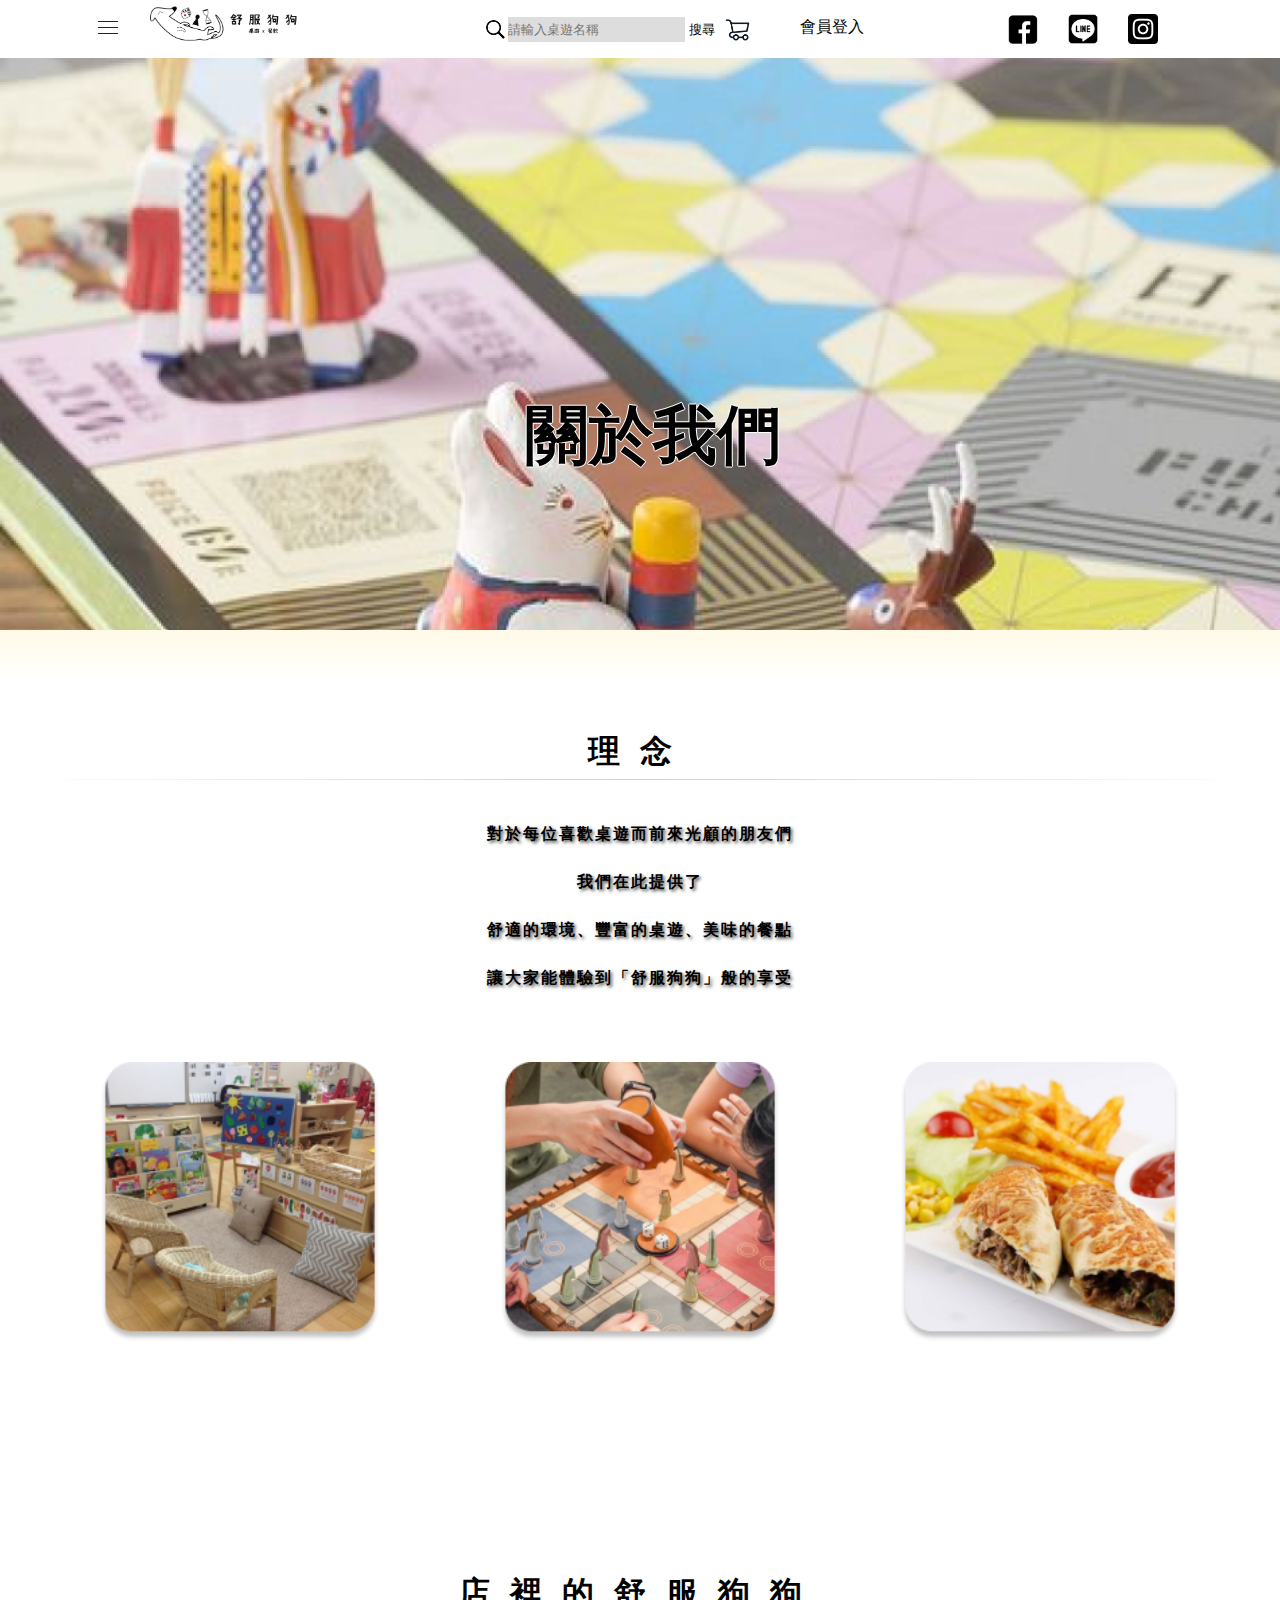
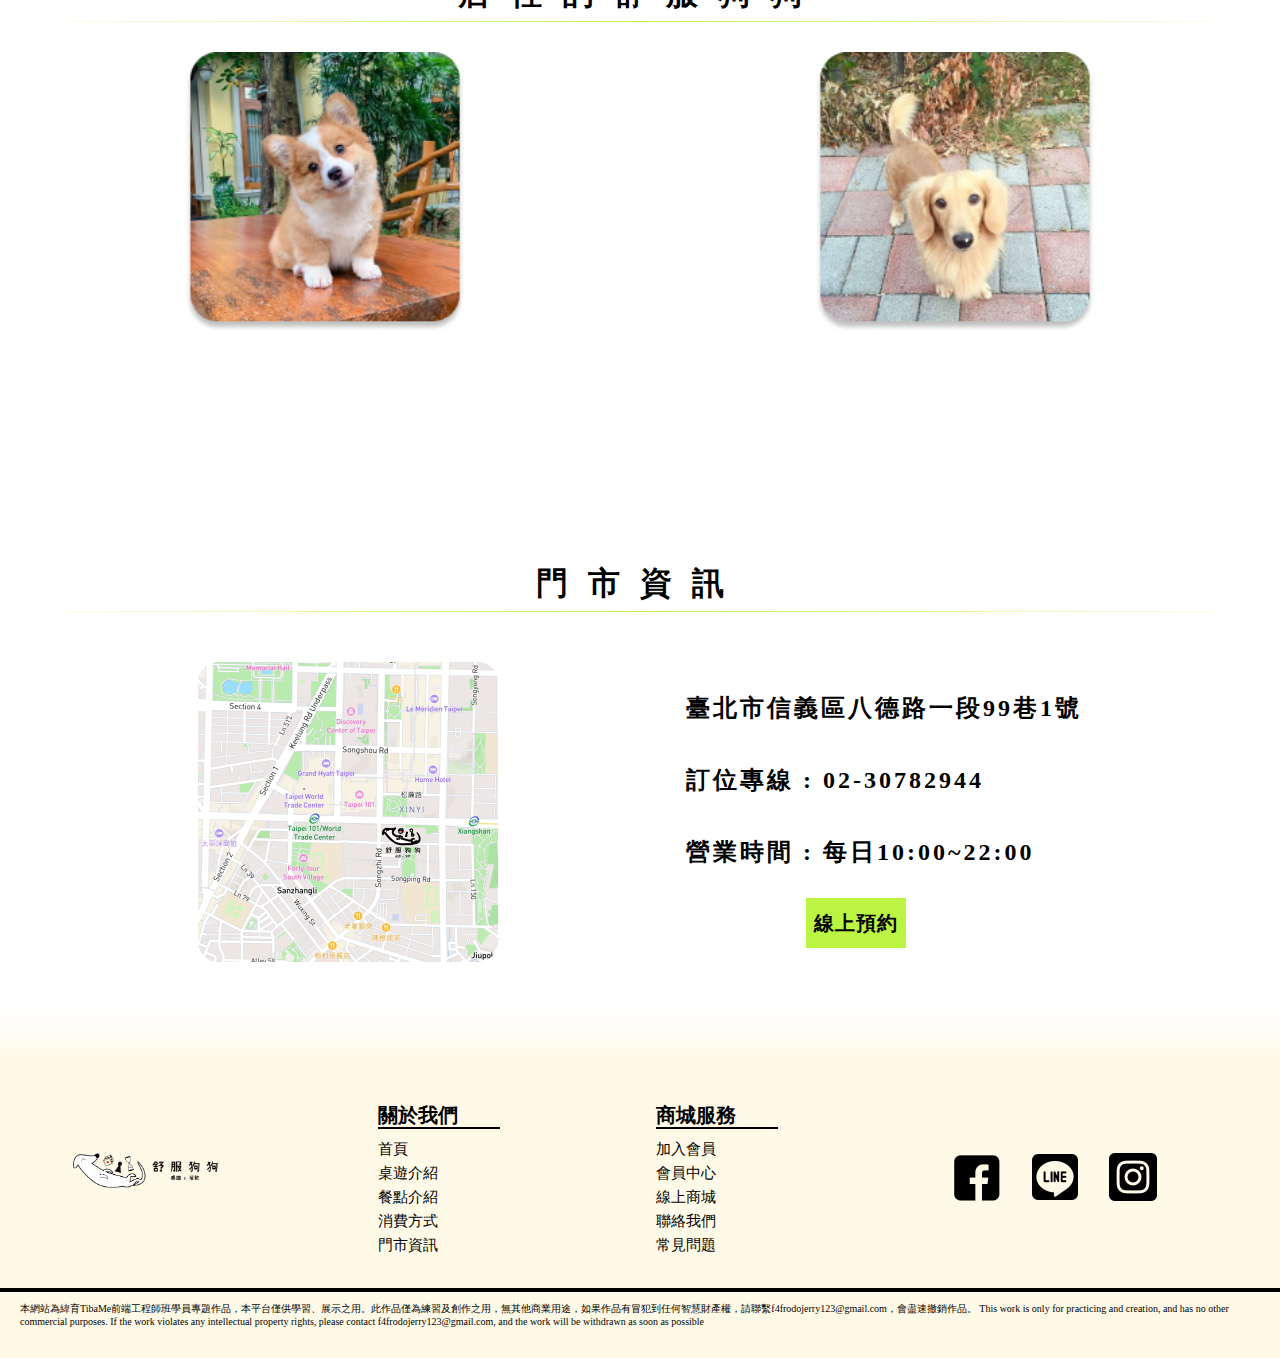
==== HTML/AboutUs.html @ 57b7aeee "建立新專案" ====
<!DOCTYPE html>
<html lang="en">

<head>
    <meta charset="UTF-8">
    <meta name="viewport" content="width=device-width, initial-scale=1.0">
    <title>關於我們</title>
    <link rel="stylesheet" href="../CSS/header.css">
    <link rel="stylesheet" href="../CSS/AboutUs.css">
    <link rel="stylesheet" href="../CSS/footer.css">
    <style>
        * {
            margin: 0;
            padding: 0;
            list-style: none;
        }
    </style>
</head>

<body>
    <div class="header_box">
        <img src="../image/aboutus.png" alt="headerimg">
        <div class="headertxt">
            <div style="font-size: 64px;">
                關於我們
            </div>
        </div>
    </div>
    <div class="nav_box">
        <nav id="topnav">
            <!-- 導覽列的展開清單 -->
            <div class="navleft">
                <div class="hb_box">
                    <input type="checkbox" id="menu">
                    <label for="menu" class="hb_list">
                        <div class="menu"></div>
                    </label>
                    <div class="menu_list">
                        <ul>
                            <li><a href="../HTML/index.html">首頁</a></li>
                            <li><a href="../HTML/AboutUs.html">關於我們</a></li>
                            <li><a href="../HTML/BoardGame.html">趣味桌遊</a></li>
                            <li><a href="../HTML/FineDining.html">精緻餐點</a></li>
                            <li><a href="../HTML/BoardGameMall.html">桌遊商城</a></li>
                        </ul>
                    </div>
                </div>
                <!-- navlogo -->
                <div class="navlogo">
                    <a href="../HTML/index.html"><img src="../image/LOGO.png" width="100%" alt=""></a>
                </div>
            </div>
            <div class="navcenter">
                <!-- search_icon -->
                <div class="search">
                    <img src="../image/search_icon.png" width="100%" alt="">
                </div>
                <!-- navinput -->
                <div class="navinput">
                    <form action="">
                        <div>
                            <input type="search" style="background-color: #ddd;border: 0px solid #000;height: 25px;"
                                placeholder="請輸入桌遊名稱">
                            <input type="button" value="搜尋" style="background-color: #fff;border: 0;">
                        </div>
                    </form>
                </div>
                <!-- shoppingcart -->
                <div class="navshoppingcart" style="width: 25px;height: 25px;margin: 0 50px 0 0;">
                    <a href=""><img src="../image/shoppingcar_icon.png" width="100%" alt=""></a>
                </div>
                <!-- memberlogin -->
                <div class="memberlogin">
                    <a href="">會員登入</a>
                </div>
            </div>
            <div class="navright">
                <!-- FB -->
                <div class="FB navsocialicon">
                    <img src="../image/facebook_icon.png" width="100%" alt="">
                </div>
                <!-- Line -->
                <div class="Line navsocialicon">
                    <img src="../image/line_icon.png" width="100%" alt="">
                </div>
                <!-- IG -->
                <div class="IG navsocialicon">
                    <img src="../image/instagram_icon.png" width="100%" alt="">
                </div>
            </div>
        </nav>
    </div>

    <div class="header_hr"></div>

    <div style="width: 1260px; margin: 0 auto;">
        <div class="idea" style="padding-top: 50px;">
            <h5 style="letter-spacing: 20px;text-align: center;font-size: 32px;">理念</h5>
            <hr>
            <p
                style="letter-spacing: 1px;text-align: center;line-height: 300%;font-weight: 700;text-shadow: 0.1em 0.1em 0.2em #555; margin: 30px; letter-spacing: 2px;">
                對於每位喜歡桌遊而前來光顧的朋友們<br>
                我們在此提供了<br>
                舒適的環境、豐富的桌遊、美味的餐點<br>
                讓大家能體驗到「舒服狗狗」般的享受
            </p>
        </div>

        <div class="wrap" style="height: auto;">
            <div class="card">
                <div class="pic">
                    <img src="../image/ComfortableEnvironment.png">
                </div>
                <div class="txt">
                    <h3 style="font-size: 20px;margin-bottom: 10px;text-align: center;letter-spacing: 2px;">舒適的桌遊環境</h3>
                    <p style="line-height: 200%; font-weight: 500;letter-spacing: 1px; text-align: justify;">
                        我們有著乾淨、明亮與整潔的舒服環境，是朋友相聚的好所在。</p>
                </div>
            </div>
            <div class="card">
                <div class="pic">
                    <img src="../image/AboutAsBoardGame.png">
                </div>
                <div class="txt">
                    <h3 style="font-size: 20px;margin-bottom: 10px;text-align: center;letter-spacing: 2px;">豐富的桌遊項目</h3>
                    <p style="line-height: 200%; font-weight: 500;letter-spacing: 1px; text-align: justify;">
                        我們有上百種桌遊任您挑選遊玩，完全不用擔心不知道能玩什麼</p>
                </div>
            </div>
            <div class="card">
                <div class="pic">
                    <img src="../image/AboutAsGoodFood.png">
                </div>
                <div class="txt">
                    <h3 style="font-size: 20px;margin-bottom: 10px;text-align: center;letter-spacing: 2px;">美味的精緻餐點</h3>
                    <p style="line-height: 200%; font-weight: 500;letter-spacing: 1px; text-align: justify;">
                        我們有提供美味的餐點，讓您在歡樂遊玩之餘也不怕肚子餓，享受更美好的桌遊體驗。</p>
                </div>
            </div>
        </div>
    </div>

    <div class="idea" style="width: 1260px; margin: 0 auto;">
        <h5 style="letter-spacing: 20px;text-align: center;font-size: 32px;">店裡的舒服狗狗</h5>
        <hr>
    </div>
    <div class="wrap" style="height: auto; width: 1260px;">
        <div class="card">
            <div class="pic">
                <img src="../image/nini.png">
            </div>
            <div class="txt">
                <h3 style="font-size: 20px;margin-bottom: 10px;text-align: center;letter-spacing: 3px;">NiNi</h3>
                <p style="line-height: 200%; font-weight: 500;letter-spacing: 1px;">NiNi是一隻迷人、聰明的柯基犬，具有友善和活潑的個性。</p>
            </div>
        </div>
        <div class="card">
            <div class="pic">
                <img src="../image/pipi.png">
            </div>
            <div class="txt">
                <h3 style="font-size: 20px;margin-bottom: 10px;text-align: center;letter-spacing: 3px;">PiPi</h3>
                <p style="line-height: 200%; font-weight: 500;letter-spacing: 1px;">PiPi是一隻迷人、活潑的臘腸狗，擁有獨特的個性和無盡的快樂能量！
                </p>
            </div>
        </div>
    </div>

    <div class="idea" style="width: 1260px; margin: 0 auto;">
        <h5 style="letter-spacing: 20px;text-align: center;font-size: 32px;">門市資訊</h5>
        <hr>
    </div>
    <div style="display: flex; justify-content: space-evenly; width: 1260px; margin: 0 auto;">
        <div style="width: 300px;height: 300px; margin-left: 60px; margin-top: 50px; border: 0;">
            <img src="../image/map.png" alt="">
        </div>
        <div style="margin: 60px;">
            <p style="line-height: 300%; font-size: 24px; font-weight: 700; letter-spacing: 3px;">
                臺北市信義區八德路一段99巷1號<br>
                訂位專線 : 02-30782944<br>
                營業時間 : 每日10:00~22:00<br>
            </p>
            <input type="button" value="線上預約" name="線上預約"
                style="background-color: #bcf443;border: 0;margin: 10px 0 0 180px;width: 100px; height: 50px; font-size: 20px; font-weight: 700; margin-left: 120px; letter-spacing: 1px;">
        </div>
    </div>
    <div class="footer_hr"></div>

    <footer class="site-footer">
        <div class="container">
            <div class="rowtop">
                <div style="margin: 50px 0 0 0;width: 150px; height: 135px;">
                    <img src="../image/LOGO.png" width="100%" alt="">
                </div>
                <div style="margin: 0  30px 0;">
                    <div style="margin: 0 0 8px 0;">
                        <h6>關於我們</h6>
                        <hr style="border: 1px solid #000;width: 120px;">
                    </div>
                    <ul class="footer-links">
                        <li><a href="">首頁</a></li>
                        <li><a href="">桌遊介紹</a></li>
                        <li><a href="">餐點介紹</a></li>
                        <li><a href="">消費方式</a></li>
                        <li><a href="">門市資訊</a></li>
                    </ul>
                </div>

                <div style="margin: 0 0 30px 0;">
                    <div style="margin: 0 0 8px 0;">
                        <h6>商城服務</h6>
                        <hr style="border: 1px solid #000;width: 120px;">
                    </div>
                    <ul class="footer-links">
                        <li><a href="">加入會員</a></li>
                        <li><a href="">會員中心</a></li>
                        <li><a href="">線上商城</a></li>
                        <li><a href="">聯絡我們</a></li>
                        <li><a href="">常見問題</a></li>
                    </ul>
                </div>
                <div>
                    <ul class="social-icons">
                        <div class="FB aaa">
                            <img src="../image/facebook_icon.png" width="100%" alt="">
                        </div>
                        <!-- Line -->
                        <div class="Line aaa">
                            <img src="../image/line_icon.png" width="100%" alt="">
                        </div>
                        <!-- IG -->
                        <div class="IG aaa">
                            <img src="../image/instagram_icon.png" width="100%" alt="">
                        </div>
                    </ul>
                </div>
            </div>
        </div>

        <hr style="border: 2px solid #000;">

        <div class="container">
            <div class="rowdown">
                <div>
                    <p class="footerbottom-text">
                        本網站為緯育TibaMe前端工程師班學員專題作品，本平台僅供學習、展示之用。此作品僅為練習及創作之用，無其他商業用途，如果作品有冒犯到任何智慧財產權，請聯繫f4frodojerry123@gmail.com，會盡速撤銷作品。
                        This work is only for practicing and creation, and has no other commercial purposes. If the work
                        violates any intellectual property rights, please contact f4frodojerry123@gmail.com, and the
                        work will be withdrawn as soon as possible
                    </p>
                </div>
            </div>
        </div>
    </footer>
</body>

</html>
---- CSS/header.css ----
.header_box {
    width: 100%;
    position: relative;
}

.header_box img {
    display: block;
    width: 100%;
    height: 630px;
}

.headertxt {
    position: absolute;
    bottom: 24%;
    left: 41%;
    text-shadow:
        -1px 0px 0px #fff,
        1px 0px 0px #fff,
        0px -1px 0px #fff,
        0px 1px 0px #fff;
    color: #000;
    font-weight: 900;
}

#topnav {
    background-color: #fff;
    display: flex;
    flex-wrap: wrap;
    position: fixed;
    z-index: 10;
    top: 0;
    align-items: center;
    width: 100%;
    margin: 0 auto;
}

.navleft {
    display: flex;
    flex-wrap: wrap;
    flex: 1;
    margin-left: 80px;
}

.navcenter {
    display: flex;
    flex-wrap: wrap;
    flex: 1;
    margin: 10px;
}

.navright {
    display: flex;
    flex-wrap: wrap;
    justify-content: center;
    flex: 1;
}

.navinput {
    margin-right: 10px;
}

.navsocialicon {
    height: 30px;
    width: 30px;
    cursor: pointer;
}

.Line {
    margin: 0 30px;
}

.nav_box .search {
    width: 25px;
    height: 25px;
}

.memberlogin a {
    text-decoration: none;
    color: #000;
}



.hb_list {
    width: 24px;
    height: 24px;
    background: #fff;
    cursor: pointer;
    display: block;
    padding: 16px;
    position: fixed;
    z-index: 2;
}

.hb_list .menu,
.hb_list .menu::before,
.hb_list .menu::after {
    background: #222;
    content: '';
    display: block;
    height: 1px;
    position: absolute;
    transition: background ease .3s, top ease .3s .3s, transform ease .3s;
    width: 20px;
}

.hb_list .menu {
    left: 18px;
    top: 27px;
}

.hb_list .menu::before {
    top: -6px;
}

.hb_list .menu::after {
    top: 6px;
}

#menu:checked+.hb_list .menu {
    background: transparent;
}

#menu:checked+.hb_list .menu::before {
    transform: rotate(45deg);
}

#menu:checked+.hb_list .menu::after {
    transform: rotate(-45deg);
}

#menu:checked+.hb_list .menu::before,
#menu:checked+.hb_list .menu::after {
    top: 0;
    transition: top ease .3s, transform ease .3s .3s;
}

#menu:checked~.menu_list {
    width: 200px;
}

.menu_list {
    width: 60px;
    height: 100vh;
    /* background: #FFF;
    box-shadow: 0 2px 4px rgba(0, 0, 0, .1); */
    padding-top: 60px;
    position: fixed;
    z-index: 1;
    transition: all .6s;
    overflow: hidden;
    margin-left: -70px;
}

/*
選單向外推
*/
.menu_list ul {
    list-style: none;
    margin-left: 95px;
    padding: 0;
    background: #fffae7;
    box-shadow: 0 2px 4px rgba(0, 0, 0, .1);
    font-size: 20px;
    font-weight: 700;
    letter-spacing: 1px;
    line-height: 200%;
    text-align: center;
}

.menu_list ul a {
    text-decoration: none;
    color: #222;
}

.menu_list ul>li {
    display: block;
    width: 100px;
}

/*
隱藏核許框
*/
input#menu {
    display: none;
}

.navlogo {
    width: 152px;
    height: 46px;
    margin: 6px 0 6px 70px;
}

.header_hr {
    background-image: linear-gradient(to bottom, #fffae7, #ffffff);
    height: 50px;
    width: 100%;
    margin: 0 auto;
}
---- CSS/AboutUs.css ----
.wrap {
    width: 1200px;
    display: flex;
    flex-wrap: wrap;
    /* border: 1px solid red; */
    justify-content: space-around;
    margin-left: auto;
    margin-right: auto;
    margin-bottom: 200px;
}

.idea hr {
    border: 0;
    padding-top: 1px;
    background: linear-gradient(to right, transparent, #bcf443, transparent);
    margin-top: 5px;
}

.card {
    width: 280px;
    height: 280px;
    margin: 30px;
    /* box-shadow: 0px 0px 10px #666; */
}

.card img {
    width: 100%;
}

.card .txt {
    padding: 20px;
}

h5 {
    font-size: 32px;
}

.card {
    overflow: hidden;
}

.card {
    transform: scale(1, 1);
    transition: all 1s ease-out;
}

.card:hover {
    transform: scale(1.2, 1.2);
}
---- CSS/footer.css ----
.rowtop {
    display: flex;
    flex-wrap: wrap;
    justify-content: space-around;
}
.site-footer
{
  background-color:#FFFAE7;
  padding:45px 0 20px;
  font-size:15px;
  line-height:24px;
  margin: 0 auto;
  width: 100%;
}
h6 {
    font-size: 20px;
}
.footerbottom-text {
    margin: 10px;
    font-size: 10px;
    line-height: 13px;
}
.footer-links a {
    text-decoration: none;
    color: #000;
}

.social-icons {
    display: flex;
    flex-wrap: nowrap;
    margin: 50px;
}

.container {
    width: 1260px;
    margin: 0 auto;
}

.footer_hr {
    background-image: linear-gradient(to top, #fffae7, #ffffff); 
    height: 50px;
    width: 100%;
    margin: 0 auto;
}
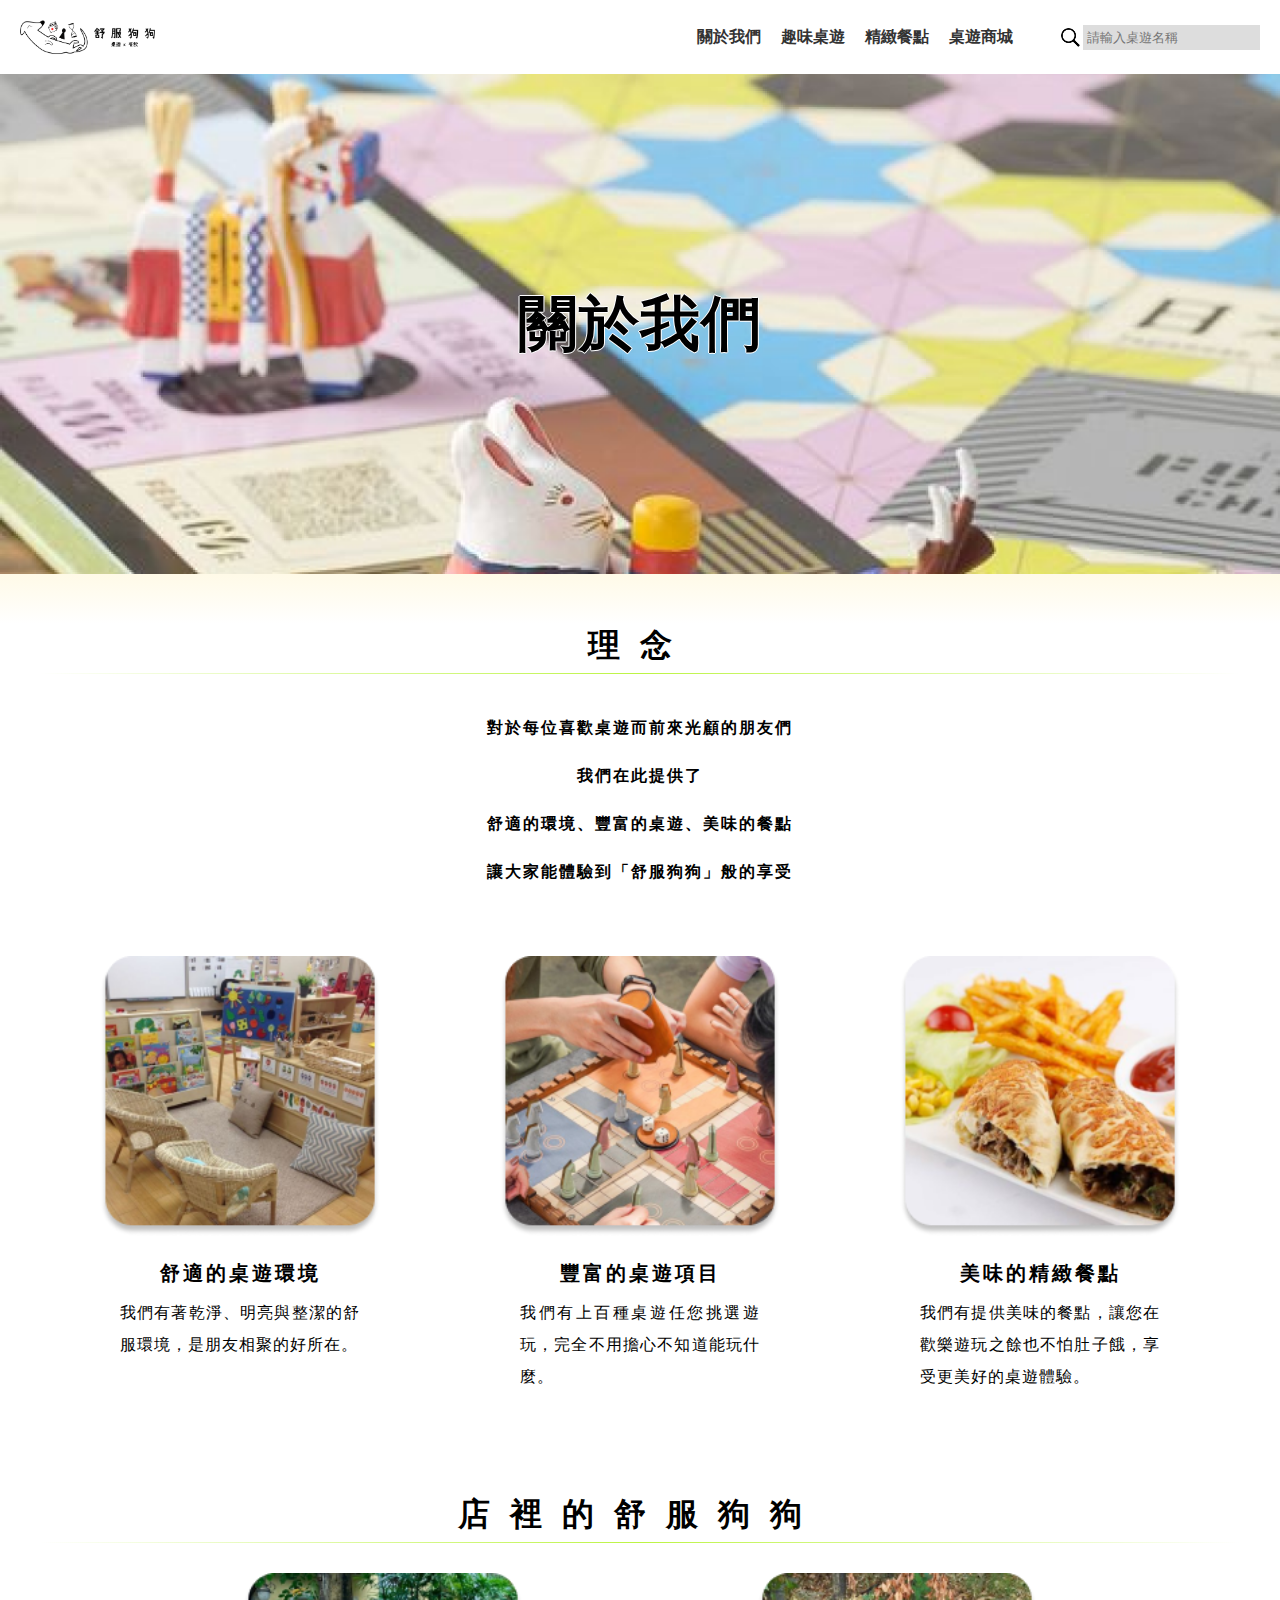
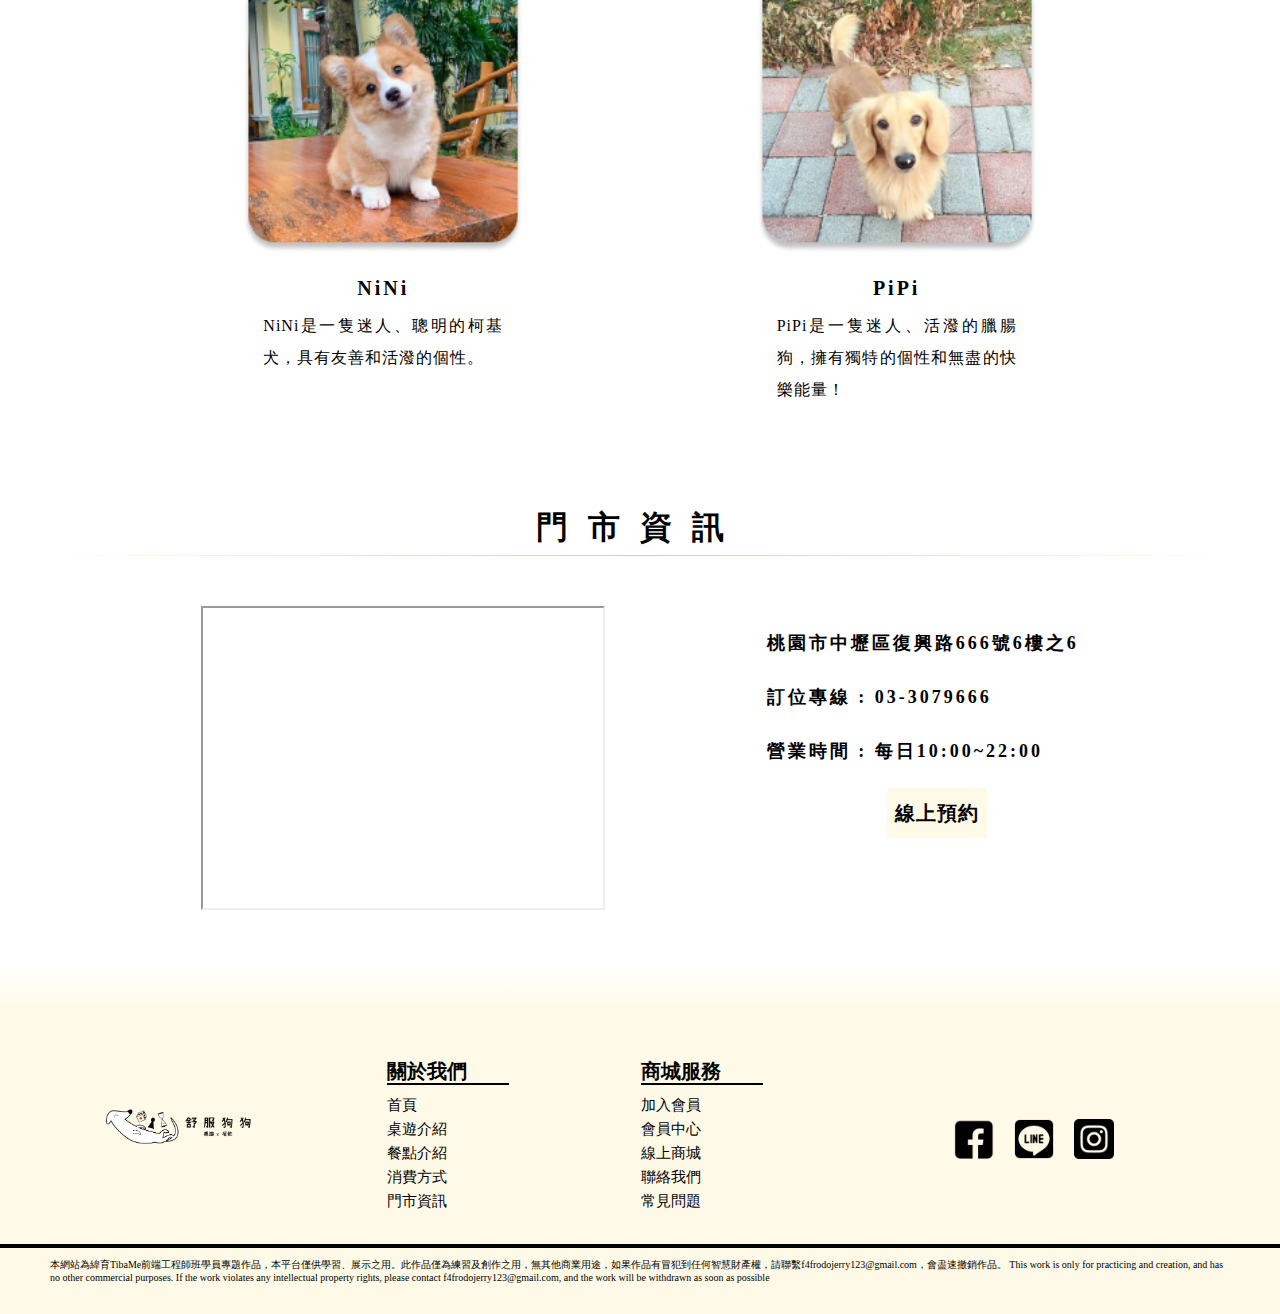
==== commit c3700726: "RWD" ====
--- a/HTML/AboutUs.html
+++ b/HTML/AboutUs.html
@@ -18,140 +18,109 @@
 </head>
 
 <body>
-    <div class="header_box">
-        <img src="../image/aboutus.png" alt="headerimg">
-        <div class="headertxt">
-            <div style="font-size: 64px;">
+    <!-- header navbar -->
+    <input type="checkbox" name="" id="menu-switch">
+    <header class="main-header">
+        <div class="logo">
+            <a href="#">
+                <img src="../image/LOGO.png">
+            </a>
+        </div>
+
+        <div class="hb">
+            <label for="menu-switch">
+                <span></span>
+                <span></span>
+                <span></span>
+            </label>
+        </div>
+
+        <nav class="main-nav">
+            <a href="#">關於我們</a>
+            <a href="#">趣味桌遊</a>
+            <a href="#">精緻餐點</a>
+            <a href="#">桌遊商城</a>
+        </nav>
+
+        <div class="search">
+            <img src="../image/search_icon.png" alt="search_icon">
+            <form action="">
+                <input type="search" class="search_input_search" placeholder=" 請輸入桌遊名稱">
+            </form>
+        </div>
+    </header>
+    <!-- header navbar -->
+
+    <!-- big image area -->
+    <div class="bigimageArea" style="background-image: url(../image/aboutus.png);">
+        <div class="bigimageArea_txt">
+            <h1>
                 關於我們
-            </div>
-        </div>
-    </div>
-    <div class="nav_box">
-        <nav id="topnav">
-            <!-- 導覽列的展開清單 -->
-            <div class="navleft">
-                <div class="hb_box">
-                    <input type="checkbox" id="menu">
-                    <label for="menu" class="hb_list">
-                        <div class="menu"></div>
-                    </label>
-                    <div class="menu_list">
-                        <ul>
-                            <li><a href="../HTML/index.html">首頁</a></li>
-                            <li><a href="../HTML/AboutUs.html">關於我們</a></li>
-                            <li><a href="../HTML/BoardGame.html">趣味桌遊</a></li>
-                            <li><a href="../HTML/FineDining.html">精緻餐點</a></li>
-                            <li><a href="../HTML/BoardGameMall.html">桌遊商城</a></li>
-                        </ul>
-                    </div>
-                </div>
-                <!-- navlogo -->
-                <div class="navlogo">
-                    <a href="../HTML/index.html"><img src="../image/LOGO.png" width="100%" alt=""></a>
-                </div>
-            </div>
-            <div class="navcenter">
-                <!-- search_icon -->
-                <div class="search">
-                    <img src="../image/search_icon.png" width="100%" alt="">
-                </div>
-                <!-- navinput -->
-                <div class="navinput">
-                    <form action="">
-                        <div>
-                            <input type="search" style="background-color: #ddd;border: 0px solid #000;height: 25px;"
-                                placeholder="請輸入桌遊名稱">
-                            <input type="button" value="搜尋" style="background-color: #fff;border: 0;">
-                        </div>
-                    </form>
-                </div>
-                <!-- shoppingcart -->
-                <div class="navshoppingcart" style="width: 25px;height: 25px;margin: 0 50px 0 0;">
-                    <a href=""><img src="../image/shoppingcar_icon.png" width="100%" alt=""></a>
-                </div>
-                <!-- memberlogin -->
-                <div class="memberlogin">
-                    <a href="">會員登入</a>
-                </div>
-            </div>
-            <div class="navright">
-                <!-- FB -->
-                <div class="FB navsocialicon">
-                    <img src="../image/facebook_icon.png" width="100%" alt="">
-                </div>
-                <!-- Line -->
-                <div class="Line navsocialicon">
-                    <img src="../image/line_icon.png" width="100%" alt="">
-                </div>
-                <!-- IG -->
-                <div class="IG navsocialicon">
-                    <img src="../image/instagram_icon.png" width="100%" alt="">
-                </div>
-            </div>
-        </nav>
-    </div>
+            </h1>
+        </div>
+    </div>
+    <!-- big image area -->
 
     <div class="header_hr"></div>
 
-    <div style="width: 1260px; margin: 0 auto;">
-        <div class="idea" style="padding-top: 50px;">
-            <h5 style="letter-spacing: 20px;text-align: center;font-size: 32px;">理念</h5>
-            <hr>
-            <p
-                style="letter-spacing: 1px;text-align: center;line-height: 300%;font-weight: 700;text-shadow: 0.1em 0.1em 0.2em #555; margin: 30px; letter-spacing: 2px;">
-                對於每位喜歡桌遊而前來光顧的朋友們<br>
-                我們在此提供了<br>
-                舒適的環境、豐富的桌遊、美味的餐點<br>
-                讓大家能體驗到「舒服狗狗」般的享受
-            </p>
-        </div>
-
-        <div class="wrap" style="height: auto;">
-            <div class="card">
-                <div class="pic">
-                    <img src="../image/ComfortableEnvironment.png">
-                </div>
-                <div class="txt">
-                    <h3 style="font-size: 20px;margin-bottom: 10px;text-align: center;letter-spacing: 2px;">舒適的桌遊環境</h3>
-                    <p style="line-height: 200%; font-weight: 500;letter-spacing: 1px; text-align: justify;">
-                        我們有著乾淨、明亮與整潔的舒服環境，是朋友相聚的好所在。</p>
-                </div>
-            </div>
-            <div class="card">
-                <div class="pic">
-                    <img src="../image/AboutAsBoardGame.png">
-                </div>
-                <div class="txt">
-                    <h3 style="font-size: 20px;margin-bottom: 10px;text-align: center;letter-spacing: 2px;">豐富的桌遊項目</h3>
-                    <p style="line-height: 200%; font-weight: 500;letter-spacing: 1px; text-align: justify;">
-                        我們有上百種桌遊任您挑選遊玩，完全不用擔心不知道能玩什麼</p>
-                </div>
-            </div>
-            <div class="card">
-                <div class="pic">
-                    <img src="../image/AboutAsGoodFood.png">
-                </div>
-                <div class="txt">
-                    <h3 style="font-size: 20px;margin-bottom: 10px;text-align: center;letter-spacing: 2px;">美味的精緻餐點</h3>
-                    <p style="line-height: 200%; font-weight: 500;letter-spacing: 1px; text-align: justify;">
-                        我們有提供美味的餐點，讓您在歡樂遊玩之餘也不怕肚子餓，享受更美好的桌遊體驗。</p>
-                </div>
-            </div>
-        </div>
-    </div>
-
-    <div class="idea" style="width: 1260px; margin: 0 auto;">
-        <h5 style="letter-spacing: 20px;text-align: center;font-size: 32px;">店裡的舒服狗狗</h5>
+
+    <div class="idea">
+        <h5>理念</h5>
         <hr>
-    </div>
-    <div class="wrap" style="height: auto; width: 1260px;">
+        <p>
+            對於每位喜歡桌遊而前來光顧的朋友們<br>
+            我們在此提供了<br>
+            舒適的環境、豐富的桌遊、美味的餐點<br>
+            讓大家能體驗到「舒服狗狗」般的享受
+        </p>
+    </div>
+
+    <div class="wrap">
+        <div class="card">
+            <div class="pic">
+                <img src="../image/ComfortableEnvironment.png">
+            </div>
+            <div class="txt">
+                <h3>舒適的桌遊環境</h3>
+                <p>
+                    我們有著乾淨、明亮與整潔的舒服環境，是朋友相聚的好所在。</p>
+            </div>
+        </div>
+        <div class="card">
+            <div class="pic">
+                <img src="../image/AboutAsBoardGame.png">
+            </div>
+            <div class="txt">
+                <h3>豐富的桌遊項目</h3>
+                <p>
+                    我們有上百種桌遊任您挑選遊玩，完全不用擔心不知道能玩什麼。</p>
+            </div>
+        </div>
+        <div class="card">
+            <div class="pic">
+                <img src="../image/AboutAsGoodFood.png">
+            </div>
+            <div class="txt">
+                <h3>美味的精緻餐點</h3>
+                <p>
+                    我們有提供美味的餐點，讓您在歡樂遊玩之餘也不怕肚子餓，享受更美好的桌遊體驗。</p>
+            </div>
+        </div>
+    </div>
+
+
+    <div class="idea">
+        <h5>店裡的舒服狗狗</h5>
+        <hr>
+    </div>
+    <div class="wrap_sufugogo">
         <div class="card">
             <div class="pic">
                 <img src="../image/nini.png">
             </div>
             <div class="txt">
-                <h3 style="font-size: 20px;margin-bottom: 10px;text-align: center;letter-spacing: 3px;">NiNi</h3>
-                <p style="line-height: 200%; font-weight: 500;letter-spacing: 1px;">NiNi是一隻迷人、聰明的柯基犬，具有友善和活潑的個性。</p>
+                <h3>NiNi</h3>
+                <p>NiNi是一隻迷人、聰明的柯基犬，具有友善和活潑的個性。</p>
             </div>
         </div>
         <div class="card">
@@ -159,29 +128,28 @@
                 <img src="../image/pipi.png">
             </div>
             <div class="txt">
-                <h3 style="font-size: 20px;margin-bottom: 10px;text-align: center;letter-spacing: 3px;">PiPi</h3>
-                <p style="line-height: 200%; font-weight: 500;letter-spacing: 1px;">PiPi是一隻迷人、活潑的臘腸狗，擁有獨特的個性和無盡的快樂能量！
+                <h3>PiPi</h3>
+                <p>PiPi是一隻迷人、活潑的臘腸狗，擁有獨特的個性和無盡的快樂能量！
                 </p>
             </div>
         </div>
     </div>
 
-    <div class="idea" style="width: 1260px; margin: 0 auto;">
-        <h5 style="letter-spacing: 20px;text-align: center;font-size: 32px;">門市資訊</h5>
+    <div class="idea">
+        <h5>門市資訊</h5>
         <hr>
     </div>
-    <div style="display: flex; justify-content: space-evenly; width: 1260px; margin: 0 auto;">
-        <div style="width: 300px;height: 300px; margin-left: 60px; margin-top: 50px; border: 0;">
-            <img src="../image/map.png" alt="">
+    <div class="StoreInformation">
+        <div class="map">
+            <iframe src="https://www.google.com/maps/d/embed?mid=1NnNDGyMNB1hKzR0GwKSnQf2pxBdnqFY&ehbc=2E312F"></iframe>
         </div>
         <div style="margin: 60px;">
-            <p style="line-height: 300%; font-size: 24px; font-weight: 700; letter-spacing: 3px;">
-                臺北市信義區八德路一段99巷1號<br>
-                訂位專線 : 02-30782944<br>
+            <p>
+                桃園市中壢區復興路666號6樓之6<br>
+                訂位專線 : 03-3079666<br>
                 營業時間 : 每日10:00~22:00<br>
             </p>
-            <input type="button" value="線上預約" name="線上預約"
-                style="background-color: #bcf443;border: 0;margin: 10px 0 0 180px;width: 100px; height: 50px; font-size: 20px; font-weight: 700; margin-left: 120px; letter-spacing: 1px;">
+            <input type="button" value="線上預約" name="線上預約">
         </div>
     </div>
     <div class="footer_hr"></div>
@@ -189,13 +157,14 @@
     <footer class="site-footer">
         <div class="container">
             <div class="rowtop">
-                <div style="margin: 50px 0 0 0;width: 150px; height: 135px;">
+                <div class="footer_logo">
                     <img src="../image/LOGO.png" width="100%" alt="">
                 </div>
-                <div style="margin: 0  30px 0;">
+
+                <div class="footer_txt">
                     <div style="margin: 0 0 8px 0;">
                         <h6>關於我們</h6>
-                        <hr style="border: 1px solid #000;width: 120px;">
+                        <hr>
                     </div>
                     <ul class="footer-links">
                         <li><a href="">首頁</a></li>
@@ -206,10 +175,10 @@
                     </ul>
                 </div>
 
-                <div style="margin: 0 0 30px 0;">
+                <div class="footer_txt">
                     <div style="margin: 0 0 8px 0;">
                         <h6>商城服務</h6>
-                        <hr style="border: 1px solid #000;width: 120px;">
+                        <hr>
                     </div>
                     <ul class="footer-links">
                         <li><a href="">加入會員</a></li>
@@ -219,17 +188,18 @@
                         <li><a href="">常見問題</a></li>
                     </ul>
                 </div>
+
                 <div>
                     <ul class="social-icons">
-                        <div class="FB aaa">
+                        <div class="FB">
                             <img src="../image/facebook_icon.png" width="100%" alt="">
                         </div>
                         <!-- Line -->
-                        <div class="Line aaa">
+                        <div class="Line">
                             <img src="../image/line_icon.png" width="100%" alt="">
                         </div>
                         <!-- IG -->
-                        <div class="IG aaa">
+                        <div class="IG">
                             <img src="../image/instagram_icon.png" width="100%" alt="">
                         </div>
                     </ul>
@@ -252,6 +222,7 @@
             </div>
         </div>
     </footer>
+
 </body>
 
 </html>--- a/CSS/header.css
+++ b/CSS/header.css
@@ -1,199 +1,189 @@
-.header_box {
-    width: 100%;
-    position: relative;
-}
+ .main-header {
+     display: flex;
+     justify-content: space-between;
+     align-items: center;
+     padding: 10px;
+     background-color: #fff;
+     position: relative;
+ }
 
-.header_box img {
-    display: block;
-    width: 100%;
-    height: 630px;
-}
+ .main-nav {
+     display: flex;
+ }
 
-.headertxt {
-    position: absolute;
-    bottom: 24%;
-    left: 41%;
-    text-shadow:
-        -1px 0px 0px #fff,
-        1px 0px 0px #fff,
-        0px -1px 0px #fff,
-        0px 1px 0px #fff;
-    color: #000;
-    font-weight: 900;
-}
+ .main-nav a {
+     padding: 10px;
+     text-decoration: none;
+     color: #333;
+     font-weight: bold;
+ }
 
-#topnav {
-    background-color: #fff;
-    display: flex;
-    flex-wrap: wrap;
-    position: fixed;
-    z-index: 10;
-    top: 0;
-    align-items: center;
-    width: 100%;
-    margin: 0 auto;
-}
+ #menu-switch {
+     display: none;
+ }
 
-.navleft {
-    display: flex;
-    flex-wrap: wrap;
-    flex: 1;
-    margin-left: 80px;
-}
+ .logo {
+     margin-top: 10px;
+     margin-left: 10px;
+     flex: 0.9;
+ }
 
-.navcenter {
-    display: flex;
-    flex-wrap: wrap;
-    flex: 1;
-    margin: 10px;
-}
+ .logo img {
+     width: 140px;
+     height: 40px;
+ }
 
-.navright {
-    display: flex;
-    flex-wrap: wrap;
-    justify-content: center;
-    flex: 1;
-}
+ .search {
+     display: flex;
+     margin-right: 10px;
+ }
 
-.navinput {
-    margin-right: 10px;
-}
+ .search img {
+     width: 25px;
+     height: 25px;
+ }
 
-.navsocialicon {
-    height: 30px;
-    width: 30px;
-    cursor: pointer;
-}
+ .search_input_search {
+     background-color: #ddd;
+     border: 0px solid #000;
+     height: 25px;
+ }
 
-.Line {
-    margin: 0 30px;
-}
-
-.nav_box .search {
-    width: 25px;
-    height: 25px;
-}
-
-.memberlogin a {
-    text-decoration: none;
-    color: #000;
-}
+ .search_input_button {
+     background-color: #fff;
+     border: #fff;
+ }
 
 
+ .bigimageArea {
+     display: flex;
+     justify-content: center;
+     align-items: center;
+     height: 500px;
+     background-image: url(../image/headerimg.png);
+     background-size: cover;
+     background-position: top center;
+ }
 
-.hb_list {
-    width: 24px;
-    height: 24px;
-    background: #fff;
-    cursor: pointer;
-    display: block;
-    padding: 16px;
-    position: fixed;
-    z-index: 2;
-}
+ .bigimageArea_txt h1 {
+     font-size: 60px;
+     letter-spacing: 1px;
+     text-shadow: -1px 0px 0px #fff, 1px 0px 0px #fff, 0px -1px 0px #fff, 0px 1px 0px #fff;
+ }
 
-.hb_list .menu,
-.hb_list .menu::before,
-.hb_list .menu::after {
-    background: #222;
-    content: '';
-    display: block;
-    height: 1px;
-    position: absolute;
-    transition: background ease .3s, top ease .3s .3s, transform ease .3s;
-    width: 20px;
-}
+ .bigimageArea_txt p {
+     font-size: 30px;
+     font-weight: bold;
+     letter-spacing: 1px;
+     text-shadow: -1px 0px 0px #fff, 1px 0px 0px #fff, 0px -1px 0px #fff, 0px 1px 0px #fff;
+ }
 
-.hb_list .menu {
-    left: 18px;
-    top: 27px;
-}
+ .header_hr {
+     background-image: linear-gradient(to bottom, #fffae7, #ffffff);
+     height: 50px;
+ }
 
-.hb_list .menu::before {
-    top: -6px;
-}
 
-.hb_list .menu::after {
-    top: 6px;
-}
+ @media screen and (max-width: 767px) {
+     .hb {
+         margin-top: 10px;
+     }
 
-#menu:checked+.hb_list .menu {
-    background: transparent;
-}
+     .hb label {
+         width: 40px;
+         height: 40px;
+         background-color: #fff;
+         display: block;
+         position: relative;
+     }
 
-#menu:checked+.hb_list .menu::before {
-    transform: rotate(45deg);
-}
+     .main-nav {
+         position: absolute;
+         width: 90%;
+         margin: 0 5%;
+         background-color: #fffae3;
+         top: 100%;
+         left: 0;
+         flex-direction: column;
+         display: none;
+     }
 
-#menu:checked+.hb_list .menu::after {
-    transform: rotate(-45deg);
-}
+     .main-nav a+a {
+         border-top: 1px solid #fff;
+     }
 
-#menu:checked+.hb_list .menu::before,
-#menu:checked+.hb_list .menu::after {
-    top: 0;
-    transition: top ease .3s, transform ease .3s .3s;
-}
+     #menu-switch:checked+.main-header .main-nav {
+         display: flex;
+     }
 
-#menu:checked~.menu_list {
-    width: 200px;
-}
+     .search {
+         display: none;
+     }
 
-.menu_list {
-    width: 60px;
-    height: 100vh;
-    /* background: #FFF;
-    box-shadow: 0 2px 4px rgba(0, 0, 0, .1); */
-    padding-top: 60px;
-    position: fixed;
-    z-index: 1;
-    transition: all .6s;
-    overflow: hidden;
-    margin-left: -70px;
-}
 
-/*
-選單向外推
-*/
-.menu_list ul {
-    list-style: none;
-    margin-left: 95px;
-    padding: 0;
-    background: #fffae7;
-    box-shadow: 0 2px 4px rgba(0, 0, 0, .1);
-    font-size: 20px;
-    font-weight: 700;
-    letter-spacing: 1px;
-    line-height: 200%;
-    text-align: center;
-}
+     /* -------------------------------------- */
+     .hb span {
+         width: 80%;
+         height: 4px;
+         background-color: #000;
+         position: absolute;
+         inset: 0;
+         margin: auto;
+     }
 
-.menu_list ul a {
-    text-decoration: none;
-    color: #222;
-}
+     .hb span:nth-child(1) {
+         translate: 0px -10px;
+         rotate: 0deg;
+         transition: translate 0.3s 0.3s,
+             rotate 0.3s 0s;
+     }
 
-.menu_list ul>li {
-    display: block;
-    width: 100px;
-}
+     .hb span:nth-child(2) {
+         opacity: 1;
+         transition: opacity 0.3s 0.6s;
+     }
 
-/*
-隱藏核許框
-*/
-input#menu {
-    display: none;
-}
+     .hb span:nth-child(3) {
+         translate: 0px 10px;
+         rotate: 0deg;
+         transition: translate 0.3s 0.3s,
+             rotate 0.3s 0s;
+     }
 
-.navlogo {
-    width: 152px;
-    height: 46px;
-    margin: 6px 0 6px 70px;
-}
+     #menu-switch:checked+.main-header .hb span:nth-child(1) {
+         translate: 0px 0px;
+         rotate: 45deg;
+         transition: translate 0.3s 0.3s,
+             rotate 0.3s 0.6s;
+     }
 
-.header_hr {
-    background-image: linear-gradient(to bottom, #fffae7, #ffffff);
-    height: 50px;
-    width: 100%;
-    margin: 0 auto;
-}+     #menu-switch:checked+.main-header .hb span:nth-child(2) {
+         opacity: 0;
+         transition: opacity 0.3s;
+     }
+
+     #menu-switch:checked+.main-header .hb span:nth-child(3) {
+         translate: 0px 0px;
+         /*rotate: -45deg;*/
+         rotate: 315deg;
+         transition: translate 0.3s 0.3s,
+             rotate 0.3s 0.6s;
+     }
+ }
+
+
+ @media screen and (min-width: 768px) {
+     .hb {
+         display: none;
+     }
+
+     .main-nav {
+         flex-direction: row;
+     }
+ }
+
+ @media screen and (min-width: 768px) and (hover:hover) {
+     .main-nav a:hover {
+         color: #bcf443;
+     }
+ }--- a/CSS/AboutUs.css
+++ b/CSS/AboutUs.css
@@ -1,11 +1,14 @@
 .wrap {
-    width: 1200px;
     display: flex;
     flex-wrap: wrap;
-    /* border: 1px solid red; */
     justify-content: space-around;
-    margin-left: auto;
-    margin-right: auto;
+    margin-bottom: 200px;
+}
+
+.wrap_sufugogo {
+    display: flex;
+    flex-wrap: wrap;
+    justify-content: space-evenly;
     margin-bottom: 200px;
 }
 
@@ -16,9 +19,23 @@
     margin-top: 5px;
 }
 
+.idea h5 {
+    letter-spacing: 20px;
+    text-align: center;
+    font-size: 32px;
+}
+
+.idea p {
+    letter-spacing: 1px;
+    text-align: center;
+    line-height: 300%;
+    font-weight: 700;
+    margin: 30px;
+    letter-spacing: 2px;
+}
+
 .card {
     width: 280px;
-    height: 280px;
     margin: 30px;
     /* box-shadow: 0px 0px 10px #666; */
 }
@@ -35,9 +52,6 @@
     font-size: 32px;
 }
 
-.card {
-    overflow: hidden;
-}
 
 .card {
     transform: scale(1, 1);
@@ -46,4 +60,120 @@
 
 .card:hover {
     transform: scale(1.2, 1.2);
+}
+
+.txt p {
+    line-height: 200%;
+    font-weight: 500;
+    letter-spacing: 1px;
+    text-align: justify;
+}
+
+.txt h3 {
+    font-size: 20px;
+    margin-bottom: 10px;
+    text-align: center;
+    letter-spacing: 3px;
+}
+
+.StoreInformation {
+    display: flex;
+    justify-content: space-evenly;
+}
+
+.StoreInformation iframe {
+    width: 400px;
+    height: 300px;
+}
+
+.map {
+    margin-left: 60px;
+    margin-top: 50px;
+}
+
+.StoreInformation input {
+    background-color: #fffae7;
+    border: 0;
+    margin: 10px 0 0 180px;
+    width: 100px;
+    height: 50px;
+    font-size: 20px;
+    font-weight: 700;
+    margin-left: 120px;
+    letter-spacing: 1px;
+}
+
+.StoreInformation p {
+    line-height: 300%;
+    font-size: 18px;
+    font-weight: 700;
+    letter-spacing: 3px;
+}
+
+@media screen and (min-width: 1200px) {
+    .idea {
+        width: 1200px;
+        margin: 0 auto;
+    }
+
+    .wrap {
+        width: 1200px;
+        margin: 0 auto;
+        margin-bottom: 50px;
+    }
+
+    .wrap_sufugogo {
+        width: 1200px;
+        margin: 0 auto;
+        margin-bottom: 50px;
+    }
+
+    .StoreInformation {
+        width: 1200px;
+        margin: 0 auto;
+        margin-bottom: 50px;
+    }
+}
+
+@media screen and (max-width: 767px) {
+    .wrap {
+        display: flex;
+        flex-wrap: wrap;
+        margin-bottom: 50px;
+        flex-direction: column;
+        align-items: center;
+    }
+
+    .wrap_sufugogo {
+        display: flex;
+        flex-wrap: wrap;
+        margin-bottom: 50px;
+        flex-direction: column;
+        align-items: center;
+    }
+
+    .StoreInformation {
+        display: flex;
+        flex-direction: column;
+        align-items: center;
+    }
+
+    .map {
+        margin-top: 50px;
+        margin-left: 0;
+    }
+
+    .StoreInformation iframe {
+        width: 200px;
+        height: 200px;
+    }
+
+    .StoreInformation p {
+        font-size: 16px;
+    }
+
+    .StoreInformation input {
+        margin-left: 95px;
+    }
+
 }--- a/CSS/footer.css
+++ b/CSS/footer.css
@@ -3,23 +3,26 @@
     flex-wrap: wrap;
     justify-content: space-around;
 }
-.site-footer
-{
-  background-color:#FFFAE7;
-  padding:45px 0 20px;
-  font-size:15px;
-  line-height:24px;
-  margin: 0 auto;
-  width: 100%;
+
+.site-footer {
+    background-color: #FFFAE7;
+    padding: 45px 0 20px;
+    font-size: 15px;
+    line-height: 24px;
+    margin: 0 auto;
+    width: 100%;
 }
+
 h6 {
     font-size: 20px;
 }
+
 .footerbottom-text {
     margin: 10px;
     font-size: 10px;
     line-height: 13px;
 }
+
 .footer-links a {
     text-decoration: none;
     color: #000;
@@ -31,17 +34,51 @@
     margin: 50px;
 }
 
+.social-icons img {
+    margin: 10px;
+    width: 40px;
+}
+
 .container {
-    width: 1260px;
+    width: 1200px;
     margin: 0 auto;
 }
 
 .footer_hr {
-    background-image: linear-gradient(to top, #fffae7, #ffffff); 
+    background-image: linear-gradient(to top, #fffae7, #ffffff);
     height: 50px;
     width: 100%;
     margin: 0 auto;
 }
 
+.footer_logo {
+    margin: 50px 0 0 0;
+    width: 150px;
+    height: 135px;
+}
 
+.footer_txt {
+    margin-bottom: 30px;
+}
 
+.footer_txt hr {
+    border: 1px solid #000;
+    width: 120px;
+}
+
+@media screen and (max-width:414px) {
+    .container {
+        width: 414px;
+    }
+
+    .rowtop {
+        display: flex;
+        flex-direction: column;
+        align-items: center;
+    }
+
+    .footer_logo {
+        width: 230px;
+    }
+
+}